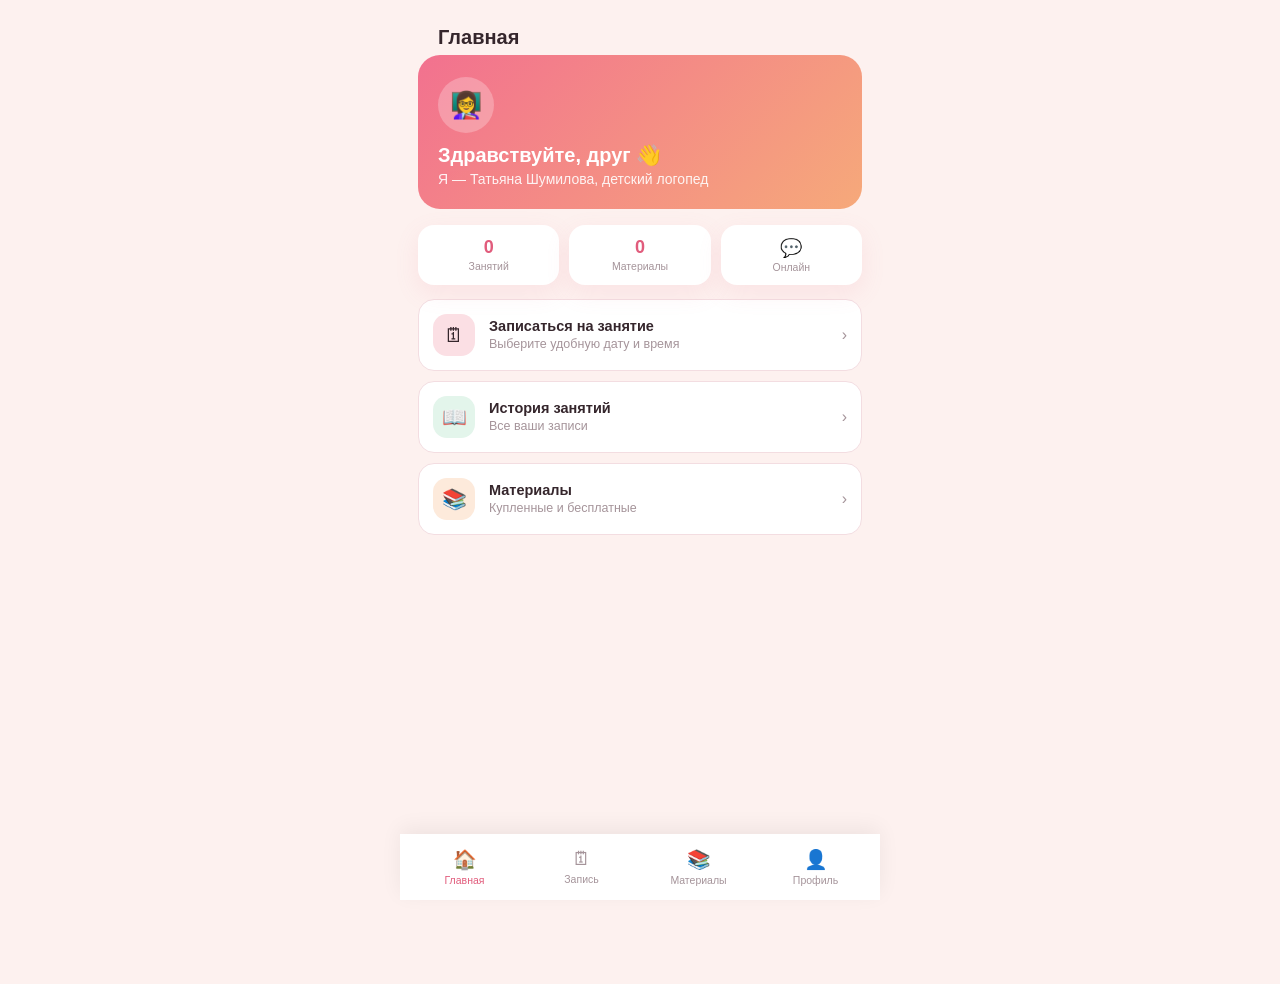
==== webapp/static/index.html @ 06095e58 "Add files via upload" ====
<!DOCTYPE html>
<html lang="ru">
<head>
<meta charset="UTF-8" />
<meta name="viewport" content="width=device-width, initial-scale=1, maximum-scale=1, user-scalable=no" />
<title>Логопед Татьяна Шумилова</title>
<link rel="stylesheet" href="/webapp/static/styles.css" />
<script src="https://telegram.org/js/telegram-web-app.js"></script>
</head>
<body>
<div class="app">

  <!-- ==================== ГЛАВНАЯ ==================== -->
  <section class="screen active" id="screen-home">
    <div class="topbar"><div class="title">Главная</div><div></div></div>

    <div class="hero">
      <div class="hero-avatar">👩‍🏫</div>
      <h1>Здравствуйте, <span id="home-name">друг</span> 👋</h1>
      <p>Я — Татьяна Шумилова, детский логопед</p>
      <div id="home-next-lesson" class="pill" style="display:none"></div>
    </div>

    <div class="stats-grid">
      <div class="stat-box"><div class="num" id="stat-lessons">0</div><div class="lbl">Занятий</div></div>
      <div class="stat-box"><div class="num" id="stat-materials">0</div><div class="lbl">Материалы</div></div>
      <div class="stat-box"><div class="num">💬</div><div class="lbl">Онлайн</div></div>
    </div>

    <div class="action-item" onclick="Nav.go('book-calendar')">
      <div class="icon pink">🗓</div>
      <div class="body"><strong>Записаться на занятие</strong><span>Выберите удобную дату и время</span></div>
      <div class="arrow">›</div>
    </div>
    <div class="action-item" onclick="Nav.go('history')">
      <div class="icon green">📖</div>
      <div class="body"><strong>История занятий</strong><span>Все ваши записи</span></div>
      <div class="arrow">›</div>
    </div>
    <div class="action-item" onclick="Nav.go('materials')">
      <div class="icon orange">📚</div>
      <div class="body"><strong>Материалы</strong><span>Купленные и бесплатные</span></div>
      <div class="arrow">›</div>
    </div>
  </section>

  <!-- ==================== ВЫБОР СТРАНЫ ==================== -->
  <section class="screen" id="screen-book-country">
    <div class="topbar"><button class="back" onclick="Nav.go('home')">←</button><div class="title">Выбор страны</div><div style="width:34px"></div></div>
    <p style="color:var(--muted);font-size:13px;margin:0 0 14px">Это поможет показать удобное время для вашего часового пояса</p>
    <input class="search-input" id="country-search" placeholder="Поиск страны..." oninput="Booking.renderCountries()" />
    <div id="country-list"></div>
  </section>

  <!-- ==================== КАЛЕНДАРЬ ==================== -->
  <section class="screen" id="screen-book-calendar">
    <div class="topbar"><button class="back" onclick="Nav.go('home')">←</button><div class="title">Выбор даты и времени</div><div style="width:34px"></div></div>

    <div class="card-flat" id="book-country-chip" style="margin-bottom:14px;cursor:pointer" onclick="Nav.go('book-country')">
      🌍 Страна: <b id="book-country-label">не выбрана</b> · изменить
    </div>

    <div class="card">
      <div class="calendar-head">
        <button class="calendar-nav" onclick="Calendar.prevMonth()">‹</button>
        <div class="month-label" id="cal-month-label"></div>
        <button class="calendar-nav" onclick="Calendar.nextMonth()">›</button>
      </div>
      <div class="calendar-grid" id="cal-grid"></div>
    </div>

    <div class="card" id="time-card" style="display:none">
      <div style="font-weight:700;font-size:14px;margin-bottom:10px" id="time-card-title">Доступное время</div>
      <div class="time-grid" id="time-grid"></div>
    </div>

    <div class="field" id="topic-field" style="display:none;margin-top:14px">
      <label>Что хотите обсудить на занятии? (необязательно)</label>
      <textarea id="topic-input" placeholder="Например: постановка звука Р"></textarea>
    </div>

    <button class="btn btn-primary" id="btn-confirm-slot" style="display:none;margin-top:6px" onclick="Booking.confirm()">Подтвердить запись</button>
  </section>

  <!-- ==================== ПОДТВЕРЖДЕНИЕ ==================== -->
  <section class="screen" id="screen-book-success">
    <div class="topbar"><div></div><div class="title">Подтверждение записи</div><div style="width:34px"></div></div>
    <div class="success-wrap">
      <div class="success-icon">✓</div>
      <h2>Запись подтверждена!</h2>
      <p style="color:var(--muted);font-size:13.5px">Мы с вами свяжемся и напомним о занятии заранее.</p>
    </div>
    <div class="card" id="success-details"></div>
    <button class="btn btn-primary" onclick="Nav.go('home')">Готово</button>
  </section>

  <!-- ==================== ИСТОРИЯ ==================== -->
  <section class="screen" id="screen-history">
    <div class="topbar"><button class="back" onclick="Nav.go('home')">←</button><div class="title">История занятий</div><div style="width:34px"></div></div>
    <div class="tabs">
      <button class="active" id="tab-upcoming" onclick="History.switchTab('upcoming')">Предстоящие</button>
      <button id="tab-past" onclick="History.switchTab('past')">Прошедшие</button>
    </div>
    <div id="history-list"><div class="loader">Загрузка…</div></div>
  </section>

  <!-- ==================== МАТЕРИАЛЫ ==================== -->
  <section class="screen" id="screen-materials">
    <div class="topbar"><button class="back" onclick="Nav.go('home')">←</button><div class="title">Материалы</div><div style="width:34px"></div></div>
    <div class="tabs">
      <button class="active" id="tab-purchased" onclick="Materials.switchTab('purchased')">Купленные</button>
      <button id="tab-free" onclick="Materials.switchTab('free')">Бесплатные</button>
      <button id="tab-paid" onclick="Materials.switchTab('paid')">Ещё материалы</button>
    </div>
    <div id="materials-list"><div class="loader">Загрузка…</div></div>
  </section>

  <!-- ==================== ПРОФИЛЬ ==================== -->
  <section class="screen" id="screen-profile">
    <div class="topbar"><div class="title">Профиль и настройки</div><div></div></div>
    <div class="avatar-lg">🙂</div>
    <div class="field"><label>Имя родителя</label><input id="p-parent-name" placeholder="Как вас зовут" /></div>
    <div class="field"><label>Имя ребёнка</label><input id="p-child-name" placeholder="Имя ребёнка" /></div>
    <div class="field"><label>Возраст ребёнка</label><input id="p-child-age" placeholder="Например, 5 лет" /></div>
    <div class="field">
      <label>Пол ребёнка</label>
      <select id="p-child-gender">
        <option value="">Не указано</option>
        <option value="Мальчик">Мальчик</option>
        <option value="Девочка">Девочка</option>
      </select>
    </div>
    <div class="card-flat" style="margin-bottom:14px;cursor:pointer" onclick="Nav.go('book-country')">
      🌍 Страна и часовой пояс: <b id="profile-country-label">не выбрано</b> · изменить
    </div>
    <button class="btn btn-primary" onclick="Profile.save()">Сохранить изменения</button>

    <div style="margin-top:18px">
      <div class="action-item" onclick="Nav.go('payment')">
        <div class="icon pink">💳</div>
        <div class="body"><strong>Способы оплаты</strong><span>Управление оплатой занятий</span></div>
        <div class="arrow">›</div>
      </div>
    </div>
  </section>

  <!-- ==================== ОПЛАТА ==================== -->
  <section class="screen" id="screen-payment">
    <div class="topbar"><button class="back" onclick="Nav.go('profile')">←</button><div class="title">Способы оплаты</div><div style="width:34px"></div></div>
    <div class="card">
      <div style="font-size:13px;color:var(--muted);margin-bottom:10px">Стоимость и способ оплаты занятия согласовываются индивидуально после записи.</div>
      <div class="action-item" style="cursor:default">
        <div class="icon pink">💬</div>
        <div class="body"><strong>Написать логопеду</strong><span>Обсудить оплату в Telegram</span></div>
      </div>
    </div>
  </section>

  <!-- Нижняя навигация -->
  <nav class="bottom-nav">
    <button class="nav-btn active" data-tab="home" onclick="Nav.go('home')"><span class="ic">🏠</span>Главная</button>
    <button class="nav-btn" data-tab="book-calendar" onclick="Nav.go('book-calendar')"><span class="ic">🗓</span>Запись</button>
    <button class="nav-btn" data-tab="materials" onclick="Nav.go('materials')"><span class="ic">📚</span>Материалы</button>
    <button class="nav-btn" data-tab="profile" onclick="Nav.go('profile')"><span class="ic">👤</span>Профиль</button>
  </nav>

  <div class="modal-overlay" id="article-modal" onclick="if(event.target===this) UI.closeModal()">
    <div class="modal-sheet">
      <h2 id="article-modal-title"></h2>
      <div class="content" id="article-modal-content"></div>
      <button class="btn btn-secondary" style="margin-top:14px" onclick="UI.closeModal()">Закрыть</button>
    </div>
  </div>

  <div class="toast" id="toast"></div>
</div>

<script src="/webapp/static/app.js"></script>
</body>
</html>
---- webapp/static/styles.css ----
:root {
  --bg: #fdf1ef;
  --card: #ffffff;
  --primary: #f2718f;
  --primary-dark: #e15c7c;
  --primary-light: #fbdfe4;
  --accent: #f6a97a;
  --accent-light: #fdeadb;
  --green: #7fc9a0;
  --green-light: #e3f5eb;
  --text: #35262c;
  --muted: #a5949a;
  --border: #f3dde1;
  --radius-lg: 22px;
  --radius-md: 16px;
  --radius-sm: 10px;
  --shadow: 0 8px 24px rgba(230, 120, 150, 0.12);
}

* {
  box-sizing: border-box;
}

html, body {
  margin: 0;
  padding: 0;
  background: var(--bg);
  color: var(--text);
  font-family: -apple-system, BlinkMacSystemFont, "Segoe UI", Roboto, "Helvetica Neue", Arial, sans-serif;
  -webkit-tap-highlight-color: transparent;
}

body {
  padding-bottom: 84px;
}

button {
  font-family: inherit;
}

.app {
  max-width: 480px;
  margin: 0 auto;
  min-height: 100vh;
  position: relative;
}

/* ===== Топ-бар ===== */
.topbar {
  display: flex;
  align-items: center;
  justify-content: space-between;
  padding: 18px 20px 6px;
}

.topbar .title {
  font-size: 20px;
  font-weight: 700;
}

.topbar .back {
  width: 34px;
  height: 34px;
  border-radius: 50%;
  background: var(--card);
  border: none;
  box-shadow: var(--shadow);
  display: flex;
  align-items: center;
  justify-content: center;
  font-size: 16px;
  color: var(--primary-dark);
  cursor: pointer;
}

.screen {
  display: none;
  padding: 8px 18px 24px;
  animation: fadeIn 0.2s ease;
}

.screen.active {
  display: block;
}

@keyframes fadeIn {
  from { opacity: 0; transform: translateY(6px); }
  to { opacity: 1; transform: translateY(0); }
}

/* ===== Карточки ===== */
.card {
  background: var(--card);
  border-radius: var(--radius-lg);
  padding: 18px;
  box-shadow: var(--shadow);
  margin-bottom: 14px;
}

.card-flat {
  background: var(--primary-light);
  border-radius: var(--radius-md);
  padding: 14px 16px;
}

.hero {
  background: linear-gradient(135deg, var(--primary) 0%, var(--accent) 100%);
  border-radius: var(--radius-lg);
  padding: 22px 20px;
  color: #fff;
  margin-bottom: 16px;
  position: relative;
  overflow: hidden;
}

.hero .hero-avatar {
  width: 56px;
  height: 56px;
  border-radius: 50%;
  background: rgba(255,255,255,0.25);
  display: flex;
  align-items: center;
  justify-content: center;
  font-size: 26px;
  margin-bottom: 10px;
}

.hero h1 {
  font-size: 20px;
  margin: 0 0 4px;
}

.hero p {
  margin: 0;
  opacity: 0.9;
  font-size: 14px;
}

.pill {
  display: inline-flex;
  align-items: center;
  gap: 4px;
  background: rgba(255,255,255,0.22);
  padding: 4px 10px;
  border-radius: 999px;
  font-size: 12px;
  margin-top: 10px;
}

/* ===== Кнопки ===== */
.btn {
  display: block;
  width: 100%;
  text-align: center;
  border: none;
  border-radius: var(--radius-md);
  padding: 14px 18px;
  font-size: 15px;
  font-weight: 600;
  cursor: pointer;
}

.btn-primary {
  background: linear-gradient(135deg, var(--primary) 0%, var(--primary-dark) 100%);
  color: #fff;
  box-shadow: 0 10px 20px rgba(226, 90, 130, 0.28);
}

.btn-secondary {
  background: var(--card);
  color: var(--primary-dark);
  border: 1.5px solid var(--border);
}

.btn-ghost {
  background: transparent;
  color: var(--muted);
}

.btn-sm {
  padding: 9px 14px;
  font-size: 13px;
  border-radius: var(--radius-sm);
}

.btn-row {
  display: flex;
  gap: 10px;
}

.btn-row .btn {
  flex: 1;
}

/* ===== Список действий на главной ===== */
.action-item {
  display: flex;
  align-items: center;
  gap: 14px;
  padding: 14px;
  border-radius: var(--radius-md);
  margin-bottom: 10px;
  cursor: pointer;
  border: 1.5px solid var(--border);
  background: var(--card);
}

.action-item .icon {
  width: 42px;
  height: 42px;
  border-radius: 14px;
  display: flex;
  align-items: center;
  justify-content: center;
  font-size: 20px;
  flex-shrink: 0;
}

.action-item .icon.pink { background: var(--primary-light); }
.action-item .icon.green { background: var(--green-light); }
.action-item .icon.orange { background: var(--accent-light); }

.action-item .body strong {
  display: block;
  font-size: 14.5px;
}

.action-item .body span {
  font-size: 12.5px;
  color: var(--muted);
}

.action-item .arrow {
  margin-left: auto;
  color: var(--muted);
}

/* ===== Статистика ===== */
.stats-grid {
  display: grid;
  grid-template-columns: repeat(3, 1fr);
  gap: 10px;
  margin: 14px 0;
}

.stat-box {
  background: var(--card);
  border-radius: var(--radius-md);
  padding: 12px 8px;
  text-align: center;
  box-shadow: var(--shadow);
}

.stat-box .num {
  font-size: 18px;
  font-weight: 700;
  color: var(--primary-dark);
}

.stat-box .lbl {
  font-size: 10.5px;
  color: var(--muted);
  margin-top: 2px;
}

/* ===== Список стран ===== */
.search-input {
  width: 100%;
  padding: 12px 16px;
  border-radius: var(--radius-md);
  border: 1.5px solid var(--border);
  background: var(--card);
  font-size: 14px;
  margin-bottom: 12px;
}

.country-row {
  display: flex;
  align-items: center;
  gap: 12px;
  padding: 13px 14px;
  border-radius: var(--radius-md);
  background: var(--card);
  border: 1.5px solid var(--border);
  margin-bottom: 8px;
  cursor: pointer;
}

.country-row .flag { font-size: 20px; }
.country-row .name { font-weight: 600; font-size: 14px; }
.country-row .tz { font-size: 11.5px; color: var(--muted); }
.country-row .check {
  margin-left: auto;
  width: 20px; height: 20px;
  border-radius: 50%;
  border: 1.5px solid var(--border);
}
.country-row.selected {
  border-color: var(--primary);
  background: var(--primary-light);
}
.country-row.selected .check {
  background: var(--primary);
  border-color: var(--primary);
  position: relative;
}
.country-row.selected .check::after {
  content: "✓";
  position: absolute;
  inset: 0;
  color: #fff;
  font-size: 12px;
  display: flex;
  align-items: center;
  justify-content: center;
}

/* ===== Календарь ===== */
.calendar-head {
  display: flex;
  align-items: center;
  justify-content: space-between;
  margin-bottom: 10px;
}

.calendar-head .month-label {
  font-weight: 700;
  font-size: 15px;
}

.calendar-nav {
  width: 30px; height: 30px;
  border-radius: 50%;
  border: none;
  background: var(--primary-light);
  color: var(--primary-dark);
  cursor: pointer;
}

.calendar-grid {
  display: grid;
  grid-template-columns: repeat(7, 1fr);
  gap: 4px;
  text-align: center;
}

.calendar-grid .wd {
  font-size: 11px;
  color: var(--muted);
  padding-bottom: 4px;
}

.day-cell {
  aspect-ratio: 1;
  display: flex;
  flex-direction: column;
  align-items: center;
  justify-content: center;
  border-radius: 12px;
  font-size: 13px;
  cursor: pointer;
  position: relative;
  color: var(--text);
}

.day-cell.disabled {
  color: var(--muted);
  opacity: 0.35;
  cursor: default;
}

.day-cell .dot {
  width: 5px; height: 5px;
  border-radius: 50%;
  background: var(--primary);
  margin-top: 2px;
}

.day-cell.selected {
  background: var(--primary);
  color: #fff;
}

.day-cell.selected .dot { background: #fff; }

.time-grid {
  display: grid;
  grid-template-columns: repeat(3, 1fr);
  gap: 8px;
  margin-top: 6px;
}

.time-chip {
  padding: 11px 0;
  text-align: center;
  border-radius: var(--radius-sm);
  border: 1.5px solid var(--border);
  background: var(--card);
  font-size: 13.5px;
  font-weight: 600;
  cursor: pointer;
}

.time-chip.selected {
  background: var(--primary);
  border-color: var(--primary);
  color: #fff;
}

.time-chip.booked {
  background: #f2f2f2;
  color: var(--muted);
  border-color: #f2f2f2;
  cursor: not-allowed;
  text-decoration: line-through;
}

.time-chip.blocked {
  background: #ece7ea;
  color: var(--muted);
  border-color: #ece7ea;
  cursor: not-allowed;
}

/* ===== Профиль / инпуты ===== */
.field {
  margin-bottom: 12px;
}

.field label {
  display: block;
  font-size: 12px;
  color: var(--muted);
  margin-bottom: 5px;
}

.field input, .field textarea, .field select {
  width: 100%;
  padding: 12px 14px;
  border-radius: var(--radius-md);
  border: 1.5px solid var(--border);
  font-size: 14px;
  background: var(--card);
  color: var(--text);
}

.field textarea {
  resize: vertical;
  min-height: 70px;
}

.avatar-lg {
  width: 84px;
  height: 84px;
  border-radius: 50%;
  background: var(--primary-light);
  display: flex;
  align-items: center;
  justify-content: center;
  font-size: 34px;
  margin: 4px auto 14px;
  color: var(--primary-dark);
}

/* ===== Успех ===== */
.success-wrap {
  text-align: center;
  padding: 26px 10px 10px;
}

.success-icon {
  width: 84px; height: 84px;
  border-radius: 50%;
  background: var(--green-light);
  color: var(--green);
  font-size: 40px;
  display: flex;
  align-items: center;
  justify-content: center;
  margin: 0 auto 18px;
}

/* ===== История / список записей ===== */
.tabs {
  display: flex;
  background: var(--card);
  border-radius: 999px;
  padding: 4px;
  margin-bottom: 14px;
  box-shadow: var(--shadow);
}

.tabs button {
  flex: 1;
  border: none;
  background: transparent;
  padding: 9px 0;
  border-radius: 999px;
  font-size: 13px;
  font-weight: 600;
  color: var(--muted);
  cursor: pointer;
}

.tabs button.active {
  background: var(--primary);
  color: #fff;
}

.booking-row {
  background: var(--card);
  border-radius: var(--radius-md);
  padding: 13px 14px;
  margin-bottom: 10px;
  border: 1.5px solid var(--border);
}

.booking-row .top {
  display: flex;
  justify-content: space-between;
  align-items: center;
  margin-bottom: 4px;
}

.booking-row .top .dt {
  font-weight: 700;
  font-size: 14px;
}

.badge {
  font-size: 10.5px;
  padding: 3px 9px;
  border-radius: 999px;
  font-weight: 600;
}

.badge.confirmed { background: var(--green-light); color: #3e8f66; }
.badge.completed { background: #eee; color: var(--muted); }
.badge.cancelled { background: #fbe4e4; color: #c14f4f; }

.booking-row .topic {
  font-size: 12.5px;
  color: var(--muted);
}

/* ===== Материалы ===== */
.material-row {
  display: flex;
  align-items: center;
  gap: 12px;
  background: var(--card);
  border-radius: var(--radius-md);
  padding: 12px 14px;
  margin-bottom: 10px;
  border: 1.5px solid var(--border);
}

.material-row .thumb {
  width: 42px; height: 42px;
  border-radius: 12px;
  background: var(--accent-light);
  display: flex;
  align-items: center;
  justify-content: center;
  font-size: 18px;
  flex-shrink: 0;
}

.material-row strong {
  font-size: 13.5px;
  display: block;
}

.material-row span {
  font-size: 11.5px;
  color: var(--muted);
}

/* ===== Нижняя навигация ===== */
.bottom-nav {
  position: fixed;
  bottom: 0;
  left: 0;
  right: 0;
  display: flex;
  background: var(--card);
  box-shadow: 0 -6px 20px rgba(0,0,0,0.06);
  max-width: 480px;
  margin: 0 auto;
  padding: 8px 6px calc(8px + env(safe-area-inset-bottom));
  z-index: 20;
}

.nav-btn {
  flex: 1;
  background: none;
  border: none;
  display: flex;
  flex-direction: column;
  align-items: center;
  gap: 3px;
  padding: 6px 0;
  color: var(--muted);
  font-size: 10.5px;
  cursor: pointer;
}

.nav-btn .ic { font-size: 19px; }

.nav-btn.active {
  color: var(--primary-dark);
}

.empty-state {
  text-align: center;
  color: var(--muted);
  padding: 30px 10px;
  font-size: 13.5px;
}

.toast {
  position: fixed;
  bottom: 96px;
  left: 50%;
  transform: translateX(-50%);
  background: var(--text);
  color: #fff;
  padding: 11px 18px;
  border-radius: 999px;
  font-size: 13px;
  z-index: 50;
  opacity: 0;
  pointer-events: none;
  transition: opacity 0.25s;
}

.toast.show {
  opacity: 1;
}

.loader {
  text-align: center;
  padding: 30px 0;
  color: var(--muted);
  font-size: 13px;
}

/* ===== Модалка (статья) ===== */
.modal-overlay {
  position: fixed;
  inset: 0;
  background: rgba(40, 20, 25, 0.4);
  display: none;
  align-items: flex-end;
  z-index: 40;
}

.modal-overlay.show {
  display: flex;
}

.modal-sheet {
  background: var(--card);
  width: 100%;
  max-width: 480px;
  margin: 0 auto;
  border-radius: 22px 22px 0 0;
  padding: 20px;
  max-height: 78vh;
  overflow-y: auto;
}

.modal-sheet h2 {
  margin-top: 0;
  font-size: 17px;
}

.modal-sheet .content {
  font-size: 14px;
  line-height: 1.6;
  white-space: pre-wrap;
}

/* ===== Админ ===== */
.income-total {
  text-align: center;
  padding: 10px 0 4px;
}

.income-total .amount {
  font-size: 32px;
  font-weight: 800;
  color: var(--primary-dark);
}

.income-total .lbl {
  font-size: 12px;
  color: var(--muted);
}

.slot-admin-row {
  display: flex;
  align-items: center;
  gap: 12px;
  padding: 12px 14px;
  border-radius: var(--radius-md);
  border: 1.5px solid var(--border);
  margin-bottom: 8px;
  background: var(--card);
}

.slot-admin-row .time {
  font-weight: 700;
  width: 48px;
}

.slot-admin-row .info {
  flex: 1;
  font-size: 12.5px;
  color: var(--muted);
}

.slot-admin-row.free { }
.slot-admin-row.booked { background: var(--primary-light); border-color: var(--primary-light); }
.slot-admin-row.blocked { background: #ece7ea; border-color: #ece7ea; }

.access-denied {
  text-align: center;
  padding: 60px 20px;
  color: var(--muted);
}
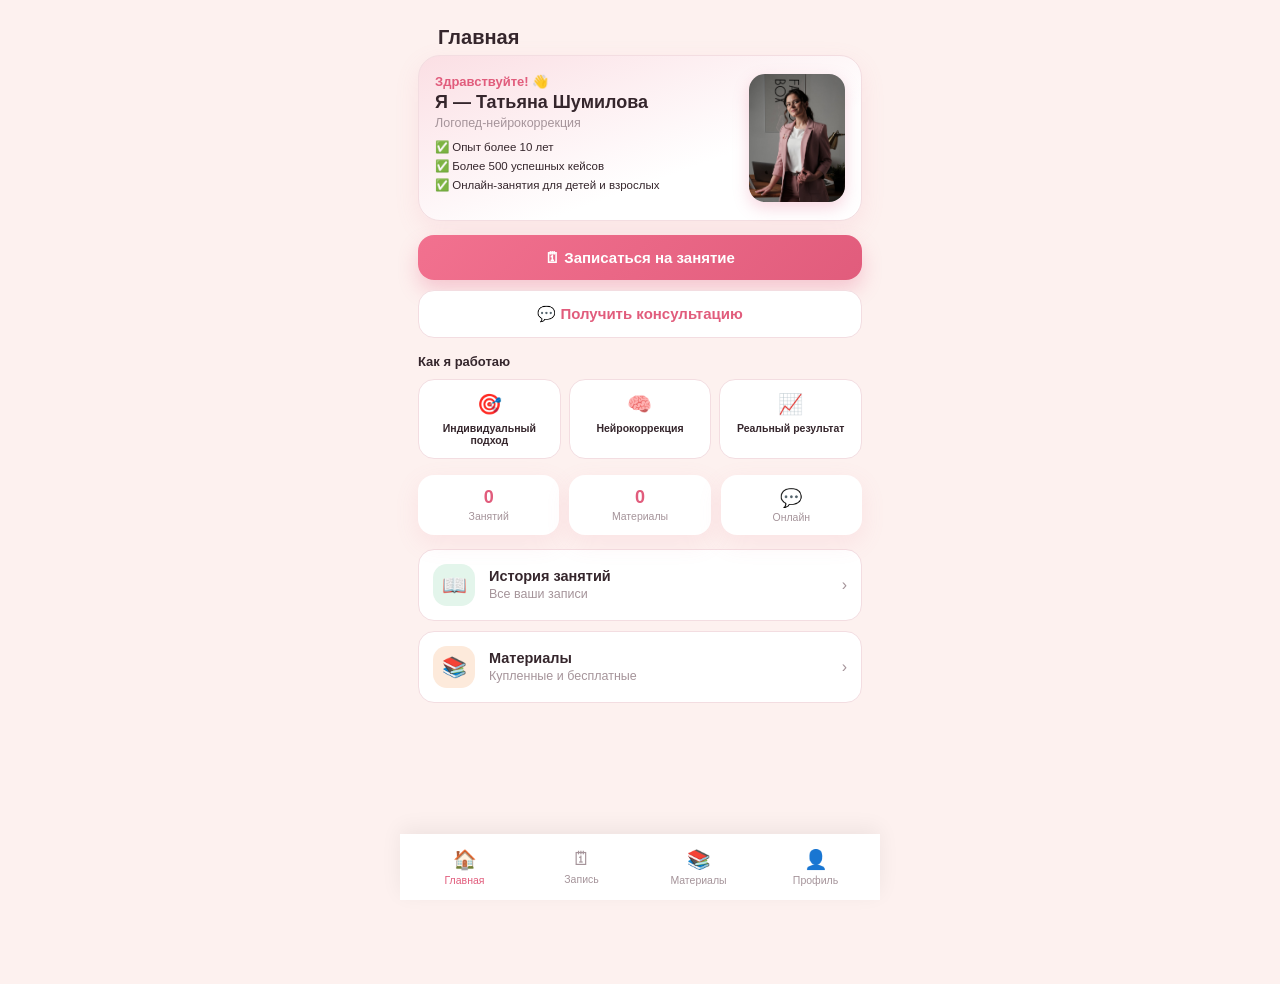
==== commit 6fc60ae9: "Add files via upload" ====
--- a/webapp/static/index.html
+++ b/webapp/static/index.html
@@ -14,11 +14,30 @@
   <section class="screen active" id="screen-home">
     <div class="topbar"><div class="title">Главная</div><div></div></div>
 
-    <div class="hero">
-      <div class="hero-avatar">👩‍🏫</div>
-      <h1>Здравствуйте, <span id="home-name">друг</span> 👋</h1>
-      <p>Я — Татьяна Шумилова, детский логопед</p>
-      <div id="home-next-lesson" class="pill" style="display:none"></div>
+    <div class="hero-card">
+      <div class="hero-text">
+        <div class="hero-greeting">Здравствуйте! 👋</div>
+        <h1>Я — Татьяна Шумилова</h1>
+        <div class="hero-subtitle">Логопед-нейрокоррекция</div>
+        <ul class="hero-checks">
+          <li>✅ Опыт более 10 лет</li>
+          <li>✅ Более 500 успешных кейсов</li>
+          <li>✅ Онлайн-занятия для детей и взрослых</li>
+        </ul>
+      </div>
+      <div class="hero-photo"><img src="/webapp/static/images/tatiana.jpg" alt="Татьяна Шумилова" /></div>
+    </div>
+
+    <div id="home-next-lesson" class="pill-lesson" style="display:none"></div>
+
+    <button class="btn btn-primary" onclick="Nav.go('book-calendar')" style="margin-bottom:10px">🗓 Записаться на занятие</button>
+    <button class="btn btn-secondary" onclick="Nav.go('consultation')" style="margin-bottom:16px">💬 Получить консультацию</button>
+
+    <div class="section-label">Как я работаю</div>
+    <div class="how-grid">
+      <div class="how-item"><span class="ic">🎯</span>Индивидуальный подход</div>
+      <div class="how-item"><span class="ic">🧠</span>Нейрокоррекция</div>
+      <div class="how-item"><span class="ic">📈</span>Реальный результат</div>
     </div>
 
     <div class="stats-grid">
@@ -27,11 +46,6 @@
       <div class="stat-box"><div class="num">💬</div><div class="lbl">Онлайн</div></div>
     </div>
 
-    <div class="action-item" onclick="Nav.go('book-calendar')">
-      <div class="icon pink">🗓</div>
-      <div class="body"><strong>Записаться на занятие</strong><span>Выберите удобную дату и время</span></div>
-      <div class="arrow">›</div>
-    </div>
     <div class="action-item" onclick="Nav.go('history')">
       <div class="icon green">📖</div>
       <div class="body"><strong>История занятий</strong><span>Все ваши записи</span></div>
@@ -41,6 +55,16 @@
       <div class="icon orange">📚</div>
       <div class="body"><strong>Материалы</strong><span>Купленные и бесплатные</span></div>
       <div class="arrow">›</div>
+    </div>
+  </section>
+
+  <!-- ==================== КОНСУЛЬТАЦИЯ ==================== -->
+  <section class="screen" id="screen-consultation">
+    <div class="topbar"><button class="back" onclick="Nav.go('home')">←</button><div class="title">Консультация</div><div style="width:34px"></div></div>
+    <div class="card">
+      <div style="font-size:13.5px;color:var(--muted);margin-bottom:12px">Задайте вопрос или опишите ситуацию — я отвечу вам в Telegram в ближайшее время.</div>
+      <div class="field"><textarea id="consultation-text" placeholder="Например: ребёнку 4 года, не выговаривает Р, подскажите с чего начать" style="min-height:110px"></textarea></div>
+      <button class="btn btn-primary" onclick="Consultation.send()">Отправить</button>
     </div>
   </section>
 
@@ -56,7 +80,7 @@
   <section class="screen" id="screen-book-calendar">
     <div class="topbar"><button class="back" onclick="Nav.go('home')">←</button><div class="title">Выбор даты и времени</div><div style="width:34px"></div></div>
 
-    <div class="card-flat" id="book-country-chip" style="margin-bottom:14px;cursor:pointer" onclick="Nav.go('book-country')">
+    <div class="card-flat" id="book-country-chip" style="margin-bottom:14px;cursor:pointer" onclick="State.countryReturnScreen='book-calendar';Nav.go('book-country')">
       🌍 Страна: <b id="book-country-label">не выбрана</b> · изменить
     </div>
 
@@ -130,7 +154,7 @@
         <option value="Девочка">Девочка</option>
       </select>
     </div>
-    <div class="card-flat" style="margin-bottom:14px;cursor:pointer" onclick="Nav.go('book-country')">
+    <div class="card-flat" style="margin-bottom:14px;cursor:pointer" onclick="State.countryReturnScreen='profile';Nav.go('book-country')">
       🌍 Страна и часовой пояс: <b id="profile-country-label">не выбрано</b> · изменить
     </div>
     <button class="btn btn-primary" onclick="Profile.save()">Сохранить изменения</button>
--- a/webapp/static/styles.css
+++ b/webapp/static/styles.css
@@ -103,48 +103,115 @@
   padding: 14px 16px;
 }
 
-.hero {
-  background: linear-gradient(135deg, var(--primary) 0%, var(--accent) 100%);
+/* ===== Карточка "Здравствуйте" с фото ===== */
+.hero-card {
+  background: linear-gradient(160deg, var(--primary-light) 0%, #fff 65%);
+  border: 1.5px solid var(--border);
   border-radius: var(--radius-lg);
-  padding: 22px 20px;
-  color: #fff;
+  padding: 18px 16px;
+  margin-bottom: 14px;
+  display: flex;
+  align-items: flex-start;
+  gap: 12px;
+  box-shadow: var(--shadow);
+}
+
+.hero-text {
+  flex: 1;
+  min-width: 0;
+}
+
+.hero-greeting {
+  font-size: 13px;
+  color: var(--primary-dark);
+  font-weight: 600;
+  margin-bottom: 2px;
+}
+
+.hero-text h1 {
+  font-size: 18px;
+  margin: 0 0 2px;
+  line-height: 1.25;
+}
+
+.hero-subtitle {
+  font-size: 12.5px;
+  color: var(--muted);
+  margin-bottom: 10px;
+}
+
+.hero-checks {
+  list-style: none;
+  margin: 0;
+  padding: 0;
+  font-size: 11.5px;
+  color: var(--text);
+  display: flex;
+  flex-direction: column;
+  gap: 5px;
+}
+
+.hero-photo {
+  width: 96px;
+  height: 128px;
+  border-radius: var(--radius-md);
+  overflow: hidden;
+  flex-shrink: 0;
+  box-shadow: 0 6px 16px rgba(226, 90, 130, 0.25);
+}
+
+.hero-photo img {
+  width: 100%;
+  height: 100%;
+  object-fit: cover;
+  object-position: top center;
+  display: block;
+}
+
+.pill-lesson {
+  display: flex;
+  align-items: center;
+  gap: 6px;
+  background: var(--primary-light);
+  color: var(--primary-dark);
+  padding: 9px 14px;
+  border-radius: 999px;
+  font-size: 12.5px;
+  font-weight: 600;
+  margin-bottom: 14px;
+}
+
+.section-label {
+  font-size: 13px;
+  font-weight: 700;
+  color: var(--text);
+  margin: 4px 0 10px;
+}
+
+.how-grid {
+  display: grid;
+  grid-template-columns: repeat(3, 1fr);
+  gap: 8px;
   margin-bottom: 16px;
-  position: relative;
-  overflow: hidden;
-}
-
-.hero .hero-avatar {
-  width: 56px;
-  height: 56px;
-  border-radius: 50%;
-  background: rgba(255,255,255,0.25);
-  display: flex;
-  align-items: center;
-  justify-content: center;
-  font-size: 26px;
-  margin-bottom: 10px;
-}
-
-.hero h1 {
+}
+
+.how-item {
+  background: var(--card);
+  border: 1.5px solid var(--border);
+  border-radius: var(--radius-md);
+  padding: 12px 6px;
+  text-align: center;
+  font-size: 10.5px;
+  font-weight: 600;
+  color: var(--text);
+  display: flex;
+  flex-direction: column;
+  align-items: center;
+  gap: 6px;
+}
+
+.how-item .ic {
   font-size: 20px;
-  margin: 0 0 4px;
-}
-
-.hero p {
-  margin: 0;
-  opacity: 0.9;
-  font-size: 14px;
-}
-
-.pill {
-  display: inline-flex;
-  align-items: center;
-  gap: 4px;
-  background: rgba(255,255,255,0.22);
-  padding: 4px 10px;
-  border-radius: 999px;
-  font-size: 12px;
-  margin-top: 10px;
 }
 
 /* ===== Кнопки ===== */
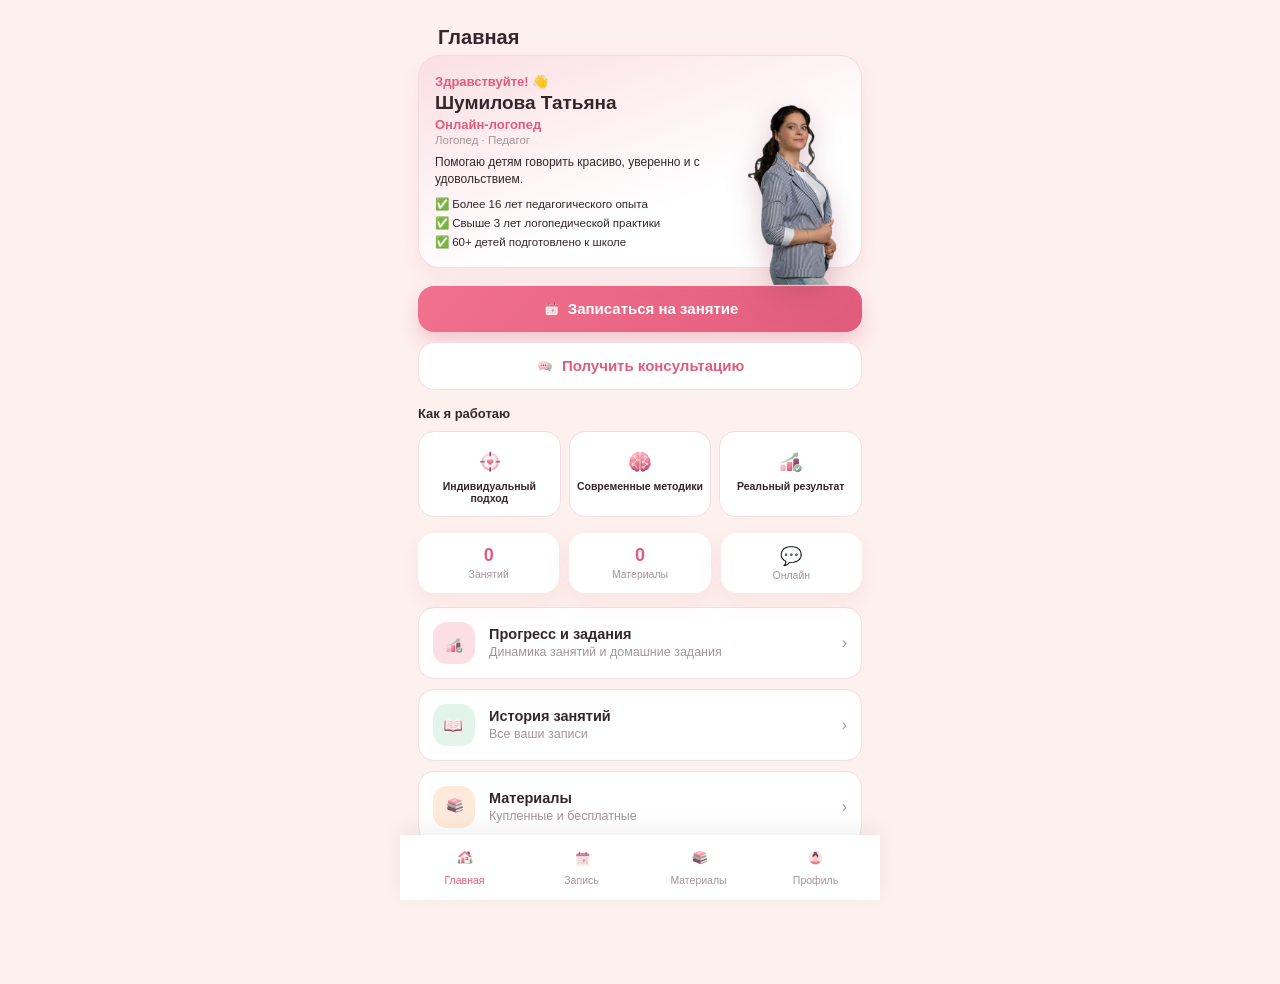
==== commit feb7353c: "Add files via upload" ====
--- a/webapp/static/index.html
+++ b/webapp/static/index.html
@@ -17,27 +17,33 @@
     <div class="hero-card">
       <div class="hero-text">
         <div class="hero-greeting">Здравствуйте! 👋</div>
-        <h1>Я — Татьяна Шумилова</h1>
-        <div class="hero-subtitle">Логопед-нейрокоррекция</div>
+        <h1>Шумилова Татьяна</h1>
+        <div class="hero-subtitle">Онлайн-логопед</div>
+        <div class="hero-role">Логопед · Педагог</div>
+        <p class="hero-bio">Помогаю детям говорить красиво, уверенно и с удовольствием.</p>
         <ul class="hero-checks">
-          <li>✅ Опыт более 10 лет</li>
-          <li>✅ Более 500 успешных кейсов</li>
-          <li>✅ Онлайн-занятия для детей и взрослых</li>
+          <li>✅ Более 16 лет педагогического опыта</li>
+          <li>✅ Свыше 3 лет логопедической практики</li>
+          <li>✅ 60+ детей подготовлено к школе</li>
         </ul>
       </div>
-      <div class="hero-photo"><img src="/webapp/static/images/tatiana.jpg" alt="Татьяна Шумилова" /></div>
+      <div class="hero-photo"><img src="/webapp/static/images/tatiana_cutout.png" alt="Татьяна Шумилова" /></div>
     </div>
 
     <div id="home-next-lesson" class="pill-lesson" style="display:none"></div>
 
-    <button class="btn btn-primary" onclick="Nav.go('book-calendar')" style="margin-bottom:10px">🗓 Записаться на занятие</button>
-    <button class="btn btn-secondary" onclick="Nav.go('consultation')" style="margin-bottom:16px">💬 Получить консультацию</button>
+    <button class="btn btn-primary" onclick="Nav.go('book-calendar')" style="margin-bottom:10px">
+      <img class="btn-ic" src="/webapp/static/images/icons/icon-calendar.png" alt="" /> Записаться на занятие
+    </button>
+    <button class="btn btn-secondary" onclick="Nav.go('consultation')" style="margin-bottom:16px">
+      <img class="btn-ic" src="/webapp/static/images/icons/icon-chat.png" alt="" /> Получить консультацию
+    </button>
 
     <div class="section-label">Как я работаю</div>
     <div class="how-grid">
-      <div class="how-item"><span class="ic">🎯</span>Индивидуальный подход</div>
-      <div class="how-item"><span class="ic">🧠</span>Нейрокоррекция</div>
-      <div class="how-item"><span class="ic">📈</span>Реальный результат</div>
+      <div class="how-item"><img class="ic" src="/webapp/static/images/icons/icon-target-heart.png" alt="" />Индивидуальный подход</div>
+      <div class="how-item"><img class="ic" src="/webapp/static/images/icons/icon-brain.png" alt="" />Современные методики</div>
+      <div class="how-item"><img class="ic" src="/webapp/static/images/icons/icon-chart-check.png" alt="" />Реальный результат</div>
     </div>
 
     <div class="stats-grid">
@@ -46,16 +52,31 @@
       <div class="stat-box"><div class="num">💬</div><div class="lbl">Онлайн</div></div>
     </div>
 
+    <div class="action-item" onclick="Nav.go('progress')">
+      <div class="icon pink"><img class="icon-img" src="/webapp/static/images/icons/icon-chart-check.png" alt="" /></div>
+      <div class="body"><strong>Прогресс и задания</strong><span>Динамика занятий и домашние задания</span></div>
+      <div class="arrow">›</div>
+    </div>
     <div class="action-item" onclick="Nav.go('history')">
-      <div class="icon green">📖</div>
+      <div class="icon green"><img class="icon-img" src="/webapp/static/images/icons/icon-book-open.png" alt="" /></div>
       <div class="body"><strong>История занятий</strong><span>Все ваши записи</span></div>
       <div class="arrow">›</div>
     </div>
     <div class="action-item" onclick="Nav.go('materials')">
-      <div class="icon orange">📚</div>
+      <div class="icon orange"><img class="icon-img" src="/webapp/static/images/icons/icon-books-stack.png" alt="" /></div>
       <div class="body"><strong>Материалы</strong><span>Купленные и бесплатные</span></div>
       <div class="arrow">›</div>
     </div>
+  </section>
+
+  <!-- ==================== ПРОГРЕСС И ДОМАШНИЕ ЗАДАНИЯ ==================== -->
+  <section class="screen" id="screen-progress">
+    <div class="topbar"><button class="back" onclick="Nav.go('home')">←</button><div class="title">Прогресс и задания</div><div style="width:34px"></div></div>
+    <div class="tabs">
+      <button class="active" id="tab-progress-notes" onclick="Progress.switchTab('notes')">Динамика</button>
+      <button id="tab-progress-homework" onclick="Progress.switchTab('homework')">Домашние задания</button>
+    </div>
+    <div id="progress-list"><div class="loader">Загрузка…</div></div>
   </section>
 
   <!-- ==================== КОНСУЛЬТАЦИЯ ==================== -->
@@ -142,7 +163,7 @@
   <!-- ==================== ПРОФИЛЬ ==================== -->
   <section class="screen" id="screen-profile">
     <div class="topbar"><div class="title">Профиль и настройки</div><div></div></div>
-    <div class="avatar-lg">🙂</div>
+    <div class="avatar-lg"><img class="icon-img" style="width:44px;height:44px" src="/webapp/static/images/icons/icon-avatar-woman.png" alt="" /></div>
     <div class="field"><label>Имя родителя</label><input id="p-parent-name" placeholder="Как вас зовут" /></div>
     <div class="field"><label>Имя ребёнка</label><input id="p-child-name" placeholder="Имя ребёнка" /></div>
     <div class="field"><label>Возраст ребёнка</label><input id="p-child-age" placeholder="Например, 5 лет" /></div>
@@ -174,7 +195,7 @@
     <div class="card">
       <div style="font-size:13px;color:var(--muted);margin-bottom:10px">Стоимость и способ оплаты занятия согласовываются индивидуально после записи.</div>
       <div class="action-item" style="cursor:default">
-        <div class="icon pink">💬</div>
+        <div class="icon pink"><img class="icon-img" src="/webapp/static/images/icons/icon-chat.png" alt="" /></div>
         <div class="body"><strong>Написать логопеду</strong><span>Обсудить оплату в Telegram</span></div>
       </div>
     </div>
@@ -182,10 +203,10 @@
 
   <!-- Нижняя навигация -->
   <nav class="bottom-nav">
-    <button class="nav-btn active" data-tab="home" onclick="Nav.go('home')"><span class="ic">🏠</span>Главная</button>
-    <button class="nav-btn" data-tab="book-calendar" onclick="Nav.go('book-calendar')"><span class="ic">🗓</span>Запись</button>
-    <button class="nav-btn" data-tab="materials" onclick="Nav.go('materials')"><span class="ic">📚</span>Материалы</button>
-    <button class="nav-btn" data-tab="profile" onclick="Nav.go('profile')"><span class="ic">👤</span>Профиль</button>
+    <button class="nav-btn active" data-tab="home" onclick="Nav.go('home')"><img class="nav-ic" src="/webapp/static/images/icons/icon-house.png" alt="" />Главная</button>
+    <button class="nav-btn" data-tab="book-calendar" onclick="Nav.go('book-calendar')"><img class="nav-ic" src="/webapp/static/images/icons/icon-calendar.png" alt="" />Запись</button>
+    <button class="nav-btn" data-tab="materials" onclick="Nav.go('materials')"><img class="nav-ic" src="/webapp/static/images/icons/icon-books-stack.png" alt="" />Материалы</button>
+    <button class="nav-btn" data-tab="profile" onclick="Nav.go('profile')"><img class="nav-ic" src="/webapp/static/images/icons/icon-avatar-woman.png" alt="" />Профиль</button>
   </nav>
 
   <div class="modal-overlay" id="article-modal" onclick="if(event.target===this) UI.closeModal()">
--- a/webapp/static/styles.css
+++ b/webapp/static/styles.css
@@ -105,19 +105,17 @@
 
 /* ===== Карточка "Здравствуйте" с фото ===== */
 .hero-card {
+  position: relative;
+  overflow: visible;
   background: linear-gradient(160deg, var(--primary-light) 0%, #fff 65%);
   border: 1.5px solid var(--border);
   border-radius: var(--radius-lg);
-  padding: 18px 16px;
-  margin-bottom: 14px;
-  display: flex;
-  align-items: flex-start;
-  gap: 12px;
+  padding: 18px 118px 18px 16px;
+  margin-bottom: 18px;
   box-shadow: var(--shadow);
 }
 
 .hero-text {
-  flex: 1;
   min-width: 0;
 }
 
@@ -129,15 +127,29 @@
 }
 
 .hero-text h1 {
-  font-size: 18px;
+  font-size: 19px;
   margin: 0 0 2px;
   line-height: 1.25;
 }
 
 .hero-subtitle {
-  font-size: 12.5px;
-  color: var(--muted);
-  margin-bottom: 10px;
+  font-size: 13px;
+  color: var(--primary-dark);
+  font-weight: 700;
+  margin-bottom: 2px;
+}
+
+.hero-role {
+  font-size: 11.5px;
+  color: var(--muted);
+  margin-bottom: 8px;
+}
+
+.hero-bio {
+  font-size: 12px;
+  color: var(--text);
+  line-height: 1.4;
+  margin: 0 0 10px;
 }
 
 .hero-checks {
@@ -152,19 +164,17 @@
 }
 
 .hero-photo {
-  width: 96px;
-  height: 128px;
-  border-radius: var(--radius-md);
-  overflow: hidden;
-  flex-shrink: 0;
-  box-shadow: 0 6px 16px rgba(226, 90, 130, 0.25);
+  position: absolute;
+  right: 2px;
+  bottom: -18px;
+  width: 128px;
+  z-index: 2;
+  filter: drop-shadow(0 10px 14px rgba(150, 60, 90, 0.28));
 }
 
 .hero-photo img {
   width: 100%;
-  height: 100%;
-  object-fit: cover;
-  object-position: top center;
+  height: auto;
   display: block;
 }
 
@@ -211,7 +221,129 @@
 }
 
 .how-item .ic {
-  font-size: 20px;
+  width: 30px;
+  height: 30px;
+  object-fit: contain;
+}
+
+.btn-ic {
+  width: 18px;
+  height: 18px;
+  object-fit: contain;
+  vertical-align: -4px;
+  margin-right: 4px;
+}
+
+.icon-img {
+  width: 22px;
+  height: 22px;
+  object-fit: contain;
+}
+
+.nav-ic {
+  width: 20px;
+  height: 20px;
+  object-fit: contain;
+  display: block;
+  margin: 0 auto 2px;
+}
+
+/* ===== Прогресс: динамика / домашние задания ===== */
+.progress-card {
+  padding-bottom: 14px;
+}
+
+.progress-title {
+  font-weight: 700;
+  font-size: 14px;
+  margin-bottom: 10px;
+}
+
+.before-after {
+  display: flex;
+  align-items: center;
+  gap: 8px;
+  margin-bottom: 8px;
+}
+
+.ba-col {
+  flex: 1;
+  background: var(--bg);
+  border-radius: var(--radius-sm);
+  padding: 8px 10px;
+}
+
+.ba-lbl {
+  font-size: 10px;
+  color: var(--muted);
+  text-transform: uppercase;
+  margin-bottom: 3px;
+}
+
+.ba-val {
+  font-size: 12.5px;
+  font-weight: 600;
+}
+
+.ba-val.good {
+  color: #3e8f66;
+}
+
+.ba-arrow {
+  color: var(--muted);
+  font-size: 16px;
+}
+
+.progress-note {
+  font-size: 12.5px;
+  color: var(--muted);
+  margin-bottom: 6px;
+}
+
+.progress-date {
+  font-size: 11px;
+  color: var(--muted);
+}
+
+.homework-row {
+  display: flex;
+  align-items: flex-start;
+  gap: 12px;
+  background: var(--card);
+  border: 1.5px solid var(--border);
+  border-radius: var(--radius-md);
+  padding: 13px 14px;
+  margin-bottom: 10px;
+  cursor: pointer;
+}
+
+.homework-row .hw-check {
+  width: 22px;
+  height: 22px;
+  border-radius: 50%;
+  border: 1.5px solid var(--border);
+  flex-shrink: 0;
+  display: flex;
+  align-items: center;
+  justify-content: center;
+  font-size: 12px;
+  color: #fff;
+  margin-top: 1px;
+}
+
+.homework-row .hw-text {
+  font-size: 13.5px;
+  line-height: 1.4;
+}
+
+.homework-row.done .hw-check {
+  background: var(--green);
+  border-color: var(--green);
+}
+
+.homework-row.done .hw-text {
+  color: var(--muted);
+  text-decoration: line-through;
 }
 
 /* ===== Кнопки ===== */
@@ -791,6 +923,26 @@
 .slot-admin-row.booked { background: var(--primary-light); border-color: var(--primary-light); }
 .slot-admin-row.blocked { background: #ece7ea; border-color: #ece7ea; }
 
+.add-slot-row {
+  display: flex;
+  gap: 8px;
+  margin-top: 10px;
+}
+
+.add-slot-row input[type="time"] {
+  flex: 1;
+  padding: 10px 12px;
+  border-radius: var(--radius-sm);
+  border: 1.5px solid var(--border);
+  font-size: 13.5px;
+  background: var(--card);
+}
+
+.add-slot-row .btn {
+  width: auto;
+  white-space: nowrap;
+}
+
 .access-denied {
   text-align: center;
   padding: 60px 20px;
